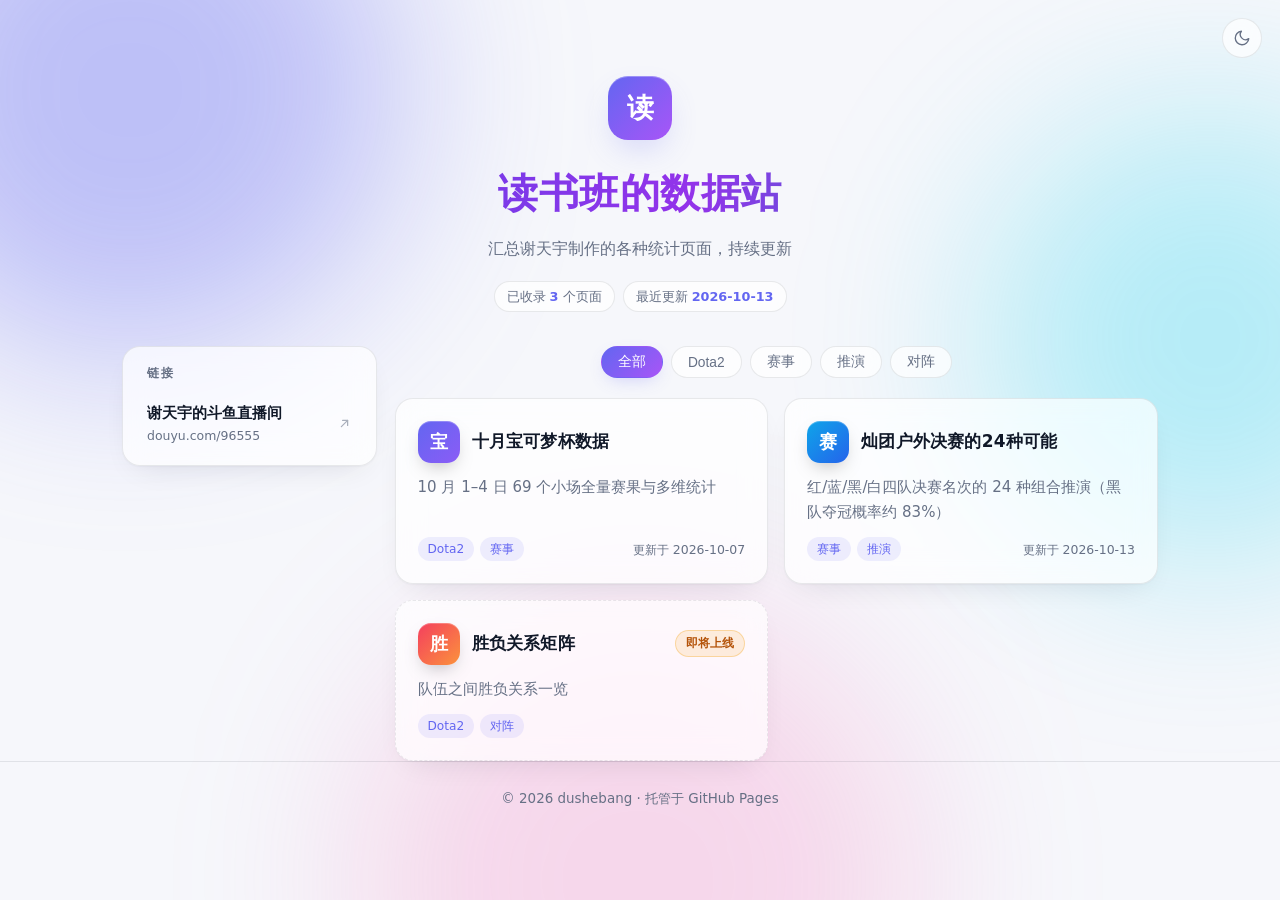
==== index.html @ df9c6db7 "更新首页：新增左侧链接栏（谢天宇的斗鱼直播间）" ====
<!DOCTYPE html>
<html lang="zh-CN">
<head>
  <meta charset="UTF-8">
  <meta name="viewport" content="width=device-width, initial-scale=1.0">
  <title>读书班的数据站</title>
  <meta name="description" content="汇总谢天宇制作的各种统计页面，持续更新">
  <link rel="icon" href="data:image/svg+xml,%3Csvg xmlns='http://www.w3.org/2000/svg' viewBox='0 0 32 32'%3E%3Crect x='4' y='17' width='5' height='11' rx='1.5' fill='%236366f1'/%3E%3Crect x='13.5' y='11' width='5' height='17' rx='1.5' fill='%23a855f7'/%3E%3Crect x='23' y='5' width='5' height='23' rx='1.5' fill='%2322d3ee'/%3E%3C/svg%3E">
  <meta name="theme-color" id="theme-color" content="#f6f7fb">
  <link rel="stylesheet" href="shared/style.css">
  <script>
    // 尽早套用主题，避免页面闪烁
    (function () {
      var t = null;
      try { t = localStorage.getItem("theme"); } catch (e) {}
      if (t !== "light" && t !== "dark") {
        t = window.matchMedia && window.matchMedia("(prefers-color-scheme: dark)").matches ? "dark" : "light";
      }
      document.documentElement.setAttribute("data-theme", t);
    })();
  </script>
</head>
<body>

  <div class="aurora" aria-hidden="true"><i class="b1"></i><i class="b2"></i><i class="b3"></i></div>

  <button class="theme-toggle" id="theme-toggle" type="button" aria-label="切换深浅色" title="切换深浅色">
    <svg class="icon-moon" viewBox="0 0 24 24" fill="none" stroke="currentColor" stroke-width="1.8" stroke-linecap="round" stroke-linejoin="round"><path d="M21 12.8A9 9 0 1 1 11.2 3a7 7 0 0 0 9.8 9.8Z"/></svg>
    <svg class="icon-sun" viewBox="0 0 24 24" fill="none" stroke="currentColor" stroke-width="1.8" stroke-linecap="round" stroke-linejoin="round"><circle cx="12" cy="12" r="4"/><path d="M12 2v2M12 20v2M4.9 4.9l1.4 1.4M17.7 17.7l1.4 1.4M2 12h2M20 12h2M4.9 19.1l1.4-1.4M17.7 6.3l1.4-1.4"/></svg>
  </button>

  <header class="hero">
    <div class="container">
      <div class="logo" id="site-logo">读</div>
      <h1 id="site-title">读书班的数据站</h1>
      <p class="subtitle" id="site-subtitle">汇总谢天宇制作的各种统计页面，持续更新</p>
      <div class="chips" id="meta-chips"></div>
    </div>
  </header>

  <main class="container">
    <div class="layout" id="layout">
      <div class="content">
        <div class="filters" id="filters"></div>
        <section class="grid" id="page-grid"></section>
        <p class="empty" id="empty-hint" hidden>还没有页面，在 <code>pages.js</code> 里添加第一条记录吧。</p>
      </div>
      <aside class="sidebar" id="sidebar">
        <div class="side-panel">
          <h3 class="side-title">链接</h3>
          <ul class="link-list" id="link-list"></ul>
        </div>
      </aside>
    </div>
  </main>

  <footer class="site-footer">
    <div class="container">
      <p>© <span id="year"></span> dushebang · 托管于 GitHub Pages</p>
    </div>
  </footer>

  <script src="pages.js"></script>
  <script>
    (function () {
      var root = document.documentElement;

      // ---- 深浅色切换 ----
      var THEME_COLORS = { light: "#f6f7fb", dark: "#0a0b10" };
      var themeMeta = document.getElementById("theme-color");
      function syncThemeMeta() {
        themeMeta.setAttribute(
          "content",
          THEME_COLORS[root.getAttribute("data-theme")] || THEME_COLORS.light
        );
      }
      syncThemeMeta();
      document.getElementById("theme-toggle").addEventListener("click", function () {
        var next = root.getAttribute("data-theme") === "dark" ? "light" : "dark";
        root.setAttribute("data-theme", next);
        try { localStorage.setItem("theme", next); } catch (e) {}
        syncThemeMeta();
      });

      function esc(s) {
        return String(s == null ? "" : s)
          .replace(/&/g, "&amp;")
          .replace(/</g, "&lt;")
          .replace(/>/g, "&gt;")
          .replace(/"/g, "&quot;")
          .replace(/'/g, "&#39;");
      }

      // ---- 清单数据 ----
      var data = window.SITE_DATA || { site: {}, pages: [] };
      var site = data.site || {};
      var pages = Array.isArray(data.pages) ? data.pages : [];

      var title = site.title || "数据站";
      document.title = title;
      document.getElementById("site-title").textContent = title;
      var sub = document.getElementById("site-subtitle");
      if (site.subtitle) { sub.textContent = site.subtitle; } else { sub.hidden = true; }
      document.getElementById("site-logo").textContent =
        (site.logo || title.trim().charAt(0) || "D").toUpperCase();

      document.getElementById("year").textContent = new Date().getFullYear();

      // ---- 顶部信息小徽章 ----
      var chips = document.getElementById("meta-chips");
      if (pages.length) {
        var chipCount = document.createElement("span");
        chipCount.className = "chip";
        chipCount.innerHTML = "已收录 <b>" + pages.length + "</b> 个页面";
        chips.appendChild(chipCount);

        var latest = "";
        pages.forEach(function (p) { if (p.updated && p.updated > latest) { latest = p.updated; } });
        if (latest) {
          var chipUpd = document.createElement("span");
          chipUpd.className = "chip";
          chipUpd.innerHTML = "最近更新 <b>" + esc(latest) + "</b>";
          chips.appendChild(chipUpd);
        }
      }

      // ---- 左侧链接栏（来自 pages.js 的 links） ----
      var links = Array.isArray(data.links) ? data.links : [];
      if (links.length) {
        var linkList = document.getElementById("link-list");
        links.forEach(function (l) {
          var li = document.createElement("li");
          var a = document.createElement("a");
          a.className = "side-link";
          a.href = l.url || "#";
          a.target = "_blank";
          a.rel = "noopener";
          a.innerHTML =
            '<span class="side-link-main">' +
              '<span class="side-link-title">' + esc(l.title || l.url) + "</span>" +
              (l.desc ? '<span class="side-link-desc">' + esc(l.desc) + "</span>" : "") +
            "</span>" +
            '<svg viewBox="0 0 24 24" fill="none" stroke="currentColor" stroke-width="2" stroke-linecap="round" stroke-linejoin="round"><path d="M7 17 17 7"/><path d="M9 7h8v8"/></svg>';
          li.appendChild(a);
          linkList.appendChild(li);
        });
      } else {
        document.getElementById("sidebar").hidden = true;
        document.getElementById("layout").classList.add("no-side");
      }

      var grid = document.getElementById("page-grid");
      if (!pages.length) {
        document.getElementById("empty-hint").hidden = false;
        return;
      }

      // ---- 标签筛选按钮（从清单里自动收集） ----
      var allTags = [];
      pages.forEach(function (p) {
        (p.tags || []).forEach(function (t) {
          if (allTags.indexOf(t) === -1) { allTags.push(t); }
        });
      });

      var cards = [];
      if (allTags.length) {
        var filterBar = document.getElementById("filters");
        var btns = [];
        function addFilter(label, tag) {
          var b = document.createElement("button");
          b.type = "button";
          b.className = "filter" + (tag === null ? " active" : "");
          b.textContent = label;
          b.addEventListener("click", function () {
            btns.forEach(function (x) { x.classList.remove("active"); });
            b.classList.add("active");
            cards.forEach(function (c) {
              c.el.classList.toggle("hide", tag !== null && (c.tags || []).indexOf(tag) === -1);
            });
          });
          btns.push(b);
          filterBar.appendChild(b);
        }
        addFilter("全部", null);
        allTags.forEach(function (t) { addFilter(t, t); });
      }

      // ---- 渲染卡片 ----
      pages.forEach(function (p, i) {
        var isLink = !!p.url;
        var card = document.createElement(isLink ? "a" : "div");
        card.className = "card" + (isLink ? "" : " card-soon");
        card.style.setProperty("--i", i);
        if (isLink) {
          card.href = p.url;
          if (/^https?:\/\//.test(p.url)) { card.target = "_blank"; card.rel = "noopener"; }
        }

        var iconText = (p.icon || p.title || "?").trim().charAt(0).toUpperCase();
        var gClass = "g" + ((i % 4) + 1);

        var right = isLink
          ? '<svg class="card-arrow" viewBox="0 0 24 24" fill="none" stroke="currentColor" stroke-width="2" stroke-linecap="round" stroke-linejoin="round"><path d="M7 17 17 7"/><path d="M9 7h8v8"/></svg>'
          : '<span class="badge">即将上线</span>';

        var tagsHtml = (p.tags || []).map(function (t) {
          return '<span class="tag">' + esc(t) + "</span>";
        }).join("");

        card.innerHTML =
          '<div class="card-head">' +
            '<span class="card-icon ' + gClass + '">' + esc(iconText) + "</span>" +
            '<h2 class="card-title">' + esc(p.title || "未命名页面") + "</h2>" +
            right +
          "</div>" +
          (p.description ? '<p class="card-desc">' + esc(p.description) + "</p>" : "") +
          '<div class="card-meta">' +
            '<span class="tags">' + tagsHtml + "</span>" +
            (p.updated ? '<span class="card-date">更新于 ' + esc(p.updated) + "</span>" : "") +
          "</div>";

        grid.appendChild(card);
        cards.push({ el: card, tags: p.tags || [] });
      });
    })();
  </script>

</body>
</html>
---- shared/style.css ----
/* ============================================================
   全站公共样式（门户首页 + 以后的各个统计页共用）
   视觉：极光光晕背景 + 玻璃拟态卡片，自动/手动深浅色
   改一次，全站生效
   ============================================================ */

:root {
  color-scheme: light;
  --bg: #f6f7fb;
  --text: #101828;
  --text-2: #667085;
  --card: rgba(255, 255, 255, 0.72);
  --card-hover-shadow: 0 18px 50px -20px rgba(99, 102, 241, 0.35), 0 2px 6px rgba(16, 24, 40, 0.05);
  --border: rgba(16, 24, 40, 0.09);
  --border-hover: rgba(99, 102, 241, 0.55);
  --accent: #6366f1;
  --accent-2: #a855f7;
  --accent-soft: rgba(99, 102, 241, 0.1);
  --glow: rgba(99, 102, 241, 0.3);
  --badge-bg: rgba(245, 158, 11, 0.13);
  --badge-border: rgba(245, 158, 11, 0.3);
  --badge-text: #b45309;
  --shadow: 0 1px 2px rgba(16, 24, 40, 0.04), 0 12px 32px -16px rgba(16, 24, 40, 0.14);
  --aurora-1: rgba(99, 102, 241, 0.38);
  --aurora-2: rgba(34, 211, 238, 0.3);
  --aurora-3: rgba(244, 114, 182, 0.24);
  --grad-text: linear-gradient(92deg, #4f46e5, #9333ea 55%, #0891b2);
}

:root[data-theme="dark"] {
  color-scheme: dark;
  --bg: #0a0b10;
  --text: #f2f4f8;
  --text-2: #98a2b3;
  --card: rgba(255, 255, 255, 0.045);
  --card-hover-shadow: 0 18px 50px -18px rgba(99, 102, 241, 0.55), 0 2px 8px rgba(0, 0, 0, 0.5);
  --border: rgba(255, 255, 255, 0.09);
  --border-hover: rgba(129, 140, 248, 0.6);
  --accent: #818cf8;
  --accent-2: #c084fc;
  --accent-soft: rgba(129, 140, 248, 0.14);
  --glow: rgba(129, 140, 248, 0.35);
  --badge-bg: rgba(245, 158, 11, 0.15);
  --badge-border: rgba(245, 158, 11, 0.35);
  --badge-text: #fbbf24;
  --shadow: 0 1px 2px rgba(0, 0, 0, 0.5), 0 16px 40px -20px rgba(0, 0, 0, 0.7);
  --aurora-1: rgba(99, 102, 241, 0.32);
  --aurora-2: rgba(34, 211, 238, 0.22);
  --aurora-3: rgba(192, 132, 252, 0.26);
  --grad-text: linear-gradient(92deg, #a5b4fc, #d8b4fe 55%, #67e8f9);
}

* { box-sizing: border-box; }

body {
  margin: 0;
  min-height: 100vh;
  font-family: system-ui, -apple-system, "Segoe UI", "PingFang SC",
    "Hiragino Sans GB", "Microsoft YaHei", "Noto Sans CJK SC", sans-serif;
  background: var(--bg);
  color: var(--text);
  line-height: 1.65;
  -webkit-font-smoothing: antialiased;
  transition: background-color 0.3s ease, color 0.3s ease;
}

.container { max-width: 1080px; margin: 0 auto; padding: 0 22px; }

code {
  font-family: ui-monospace, SFMono-Regular, Consolas, "Courier New", monospace;
  background: var(--accent-soft);
  padding: 1px 7px;
  border-radius: 6px;
  font-size: 0.88em;
}

/* ---------- 极光背景 ---------- */
.aurora {
  position: fixed;
  inset: 0;
  z-index: -1;
  overflow: hidden;
  pointer-events: none;
}
.aurora i {
  position: absolute;
  display: block;
  border-radius: 50%;
  filter: blur(90px);
}
.aurora .b1 {
  width: 540px; height: 540px;
  top: -180px; left: -140px;
  background: var(--aurora-1);
  animation: drift-1 26s ease-in-out infinite alternate;
}
.aurora .b2 {
  width: 460px; height: 460px;
  top: 12%; right: -160px;
  background: var(--aurora-2);
  animation: drift-2 32s ease-in-out infinite alternate;
}
.aurora .b3 {
  width: 560px; height: 560px;
  bottom: -260px; left: 28%;
  background: var(--aurora-3);
  animation: drift-3 38s ease-in-out infinite alternate;
}

@keyframes drift-1 { to { transform: translate(60px, 40px) scale(1.12); } }
@keyframes drift-2 { to { transform: translate(-50px, 60px) scale(1.08); } }
@keyframes drift-3 { to { transform: translate(40px, -50px) scale(1.1); } }

/* ---------- 深浅色切换按钮 ---------- */
.theme-toggle {
  position: fixed;
  top: 18px; right: 18px;
  z-index: 50;
  width: 40px; height: 40px;
  display: grid;
  place-items: center;
  border-radius: 50%;
  background: var(--card);
  border: 1px solid var(--border);
  color: var(--text-2);
  cursor: pointer;
  backdrop-filter: blur(12px);
  -webkit-backdrop-filter: blur(12px);
  transition: color 0.2s, border-color 0.2s, transform 0.2s;
}
.theme-toggle:hover {
  color: var(--accent);
  border-color: var(--border-hover);
  transform: translateY(-1px);
}
.theme-toggle svg { width: 18px; height: 18px; }
.theme-toggle .icon-sun { display: none; }
:root[data-theme="dark"] .theme-toggle .icon-sun { display: block; }
:root[data-theme="dark"] .theme-toggle .icon-moon { display: none; }

/* ---------- 顶部 Hero ---------- */
.hero { padding: 76px 0 12px; text-align: center; }

.logo {
  width: 64px; height: 64px;
  margin: 0 auto 20px;
  display: grid;
  place-items: center;
  border-radius: 20px;
  font-size: 1.7rem;
  font-weight: 700;
  color: #fff;
  background: linear-gradient(135deg, #6366f1, #a855f7);
  box-shadow: 0 14px 34px -10px var(--glow), inset 0 1px 0 rgba(255, 255, 255, 0.3);
}

.hero h1 {
  margin: 0 0 10px;
  font-size: clamp(1.75rem, 4.2vw, 2.5rem);
  font-weight: 800;
  letter-spacing: 0.5px;
  background: var(--grad-text);
  -webkit-background-clip: text;
  background-clip: text;
  color: transparent;
}

.subtitle {
  margin: 0 auto;
  max-width: 560px;
  color: var(--text-2);
  font-size: 1.02rem;
}

.chips {
  display: flex;
  justify-content: center;
  flex-wrap: wrap;
  gap: 8px;
  margin-top: 18px;
}
.chip {
  font-size: 0.8rem;
  color: var(--text-2);
  padding: 4px 12px;
  border-radius: 999px;
  border: 1px solid var(--border);
  background: var(--card);
  backdrop-filter: blur(10px);
  -webkit-backdrop-filter: blur(10px);
}
.chip b { color: var(--accent); font-weight: 600; }

/* ---------- 标签筛选 ---------- */
.filters {
  display: flex;
  justify-content: center;
  flex-wrap: wrap;
  gap: 8px;
  margin-top: 22px;
}
.filters:empty { display: none; }

.filter {
  padding: 6px 16px;
  border-radius: 999px;
  font-size: 0.86rem;
  color: var(--text-2);
  background: var(--card);
  border: 1px solid var(--border);
  cursor: pointer;
  backdrop-filter: blur(10px);
  -webkit-backdrop-filter: blur(10px);
  transition: color 0.18s, border-color 0.18s, background 0.18s, transform 0.18s;
}
.filter:hover {
  color: var(--text);
  border-color: var(--border-hover);
  transform: translateY(-1px);
}
.filter.active {
  color: #fff;
  background: linear-gradient(135deg, var(--accent), var(--accent-2));
  border-color: transparent;
  box-shadow: 0 6px 18px -6px var(--glow);
}

/* ---------- 卡片区 ---------- */
main { padding-bottom: 64px; }

.grid {
  display: grid;
  grid-template-columns: repeat(auto-fill, minmax(300px, 1fr));
  gap: 16px;
  margin-top: 20px;
}

.card {
  position: relative;
  display: flex;
  flex-direction: column;
  gap: 12px;
  padding: 22px;
  border-radius: 18px;
  background: var(--card);
  border: 1px solid var(--border);
  box-shadow: var(--shadow);
  backdrop-filter: blur(14px) saturate(1.3);
  -webkit-backdrop-filter: blur(14px) saturate(1.3);
  color: inherit;
  text-decoration: none;
  transition: transform 0.22s ease, border-color 0.22s, box-shadow 0.22s ease;
  animation: card-in 0.55s cubic-bezier(0.22, 0.68, 0.35, 1) backwards;
  animation-delay: calc(var(--i, 0) * 70ms);
}

a.card:hover,
a.card:focus-visible {
  transform: translateY(-3px);
  border-color: var(--border-hover);
  box-shadow: var(--card-hover-shadow);
}
a.card:focus-visible { outline: none; }

.card-soon { cursor: default; border-style: dashed; }
.card.hide { display: none; }

@keyframes card-in {
  from { opacity: 0; transform: translateY(16px) scale(0.985); }
  to   { opacity: 1; transform: translateY(0) scale(1); }
}

.card-head {
  display: flex;
  align-items: center;
  gap: 12px;
}

.card-icon {
  flex: none;
  width: 42px; height: 42px;
  display: grid;
  place-items: center;
  border-radius: 13px;
  color: #fff;
  font-weight: 700;
  font-size: 1.15rem;
  box-shadow: inset 0 1px 0 rgba(255, 255, 255, 0.25), 0 8px 20px -8px rgba(0, 0, 0, 0.35);
}
.g1 { background: linear-gradient(135deg, #6366f1, #8b5cf6); }
.g2 { background: linear-gradient(135deg, #0ea5e9, #2563eb); }
.g3 { background: linear-gradient(135deg, #f43f5e, #fb923c); }
.g4 { background: linear-gradient(135deg, #10b981, #0d9488); }

.card-title {
  margin: 0;
  font-size: 1.06rem;
  font-weight: 650;
  letter-spacing: 0.2px;
}

.badge {
  margin-left: auto;
  font-size: 0.72rem;
  font-weight: 600;
  padding: 3px 10px;
  border-radius: 999px;
  background: var(--badge-bg);
  color: var(--badge-text);
  border: 1px solid var(--badge-border);
  white-space: nowrap;
}

.card-arrow {
  margin-left: auto;
  flex: none;
  width: 18px; height: 18px;
  color: var(--text-2);
  opacity: 0;
  transform: translate(-4px, 4px);
  transition: opacity 0.2s, transform 0.2s, color 0.2s;
}
a.card:hover .card-arrow {
  opacity: 1;
  transform: translate(0, 0);
  color: var(--accent);
}

.card-desc {
  margin: 0;
  color: var(--text-2);
  font-size: 0.94rem;
  display: -webkit-box;
  -webkit-line-clamp: 2;
  -webkit-box-orient: vertical;
  overflow: hidden;
}

.card-meta {
  margin-top: auto;
  display: flex;
  align-items: flex-end;
  justify-content: space-between;
  flex-wrap: wrap;
  gap: 10px;
}

.tags { display: flex; flex-wrap: wrap; gap: 6px; }

.tag {
  font-size: 0.76rem;
  padding: 2px 10px;
  border-radius: 999px;
  background: var(--accent-soft);
  color: var(--accent);
}

.card-date { font-size: 0.78rem; color: var(--text-2); }

.empty {
  padding: 80px 0;
  text-align: center;
  color: var(--text-2);
}

/* ---------- 页脚 ---------- */
.site-footer {
  border-top: 1px solid var(--border);
  padding: 26px 0 44px;
  text-align: center;
  color: var(--text-2);
  font-size: 0.84rem;
}
.site-footer p { margin: 0; }

/* ---------- 左右布局：左侧链接栏 + 右侧内容 ---------- */
.layout {
  display: grid;
  grid-template-columns: 1fr 3fr;
  gap: 18px;
  align-items: start;
  margin-top: 22px;
}
.layout .filters { margin-top: 0; }
.layout.no-side { grid-template-columns: 1fr; }

.content { grid-column: 2; grid-row: 1; min-width: 0; }
.sidebar { grid-column: 1; grid-row: 1; position: sticky; top: 20px; }
.layout.no-side .content { grid-column: 1; }

.side-panel {
  padding: 16px 14px 10px;
  border-radius: 18px;
  background: var(--card);
  border: 1px solid var(--border);
  box-shadow: var(--shadow);
  backdrop-filter: blur(14px) saturate(1.3);
  -webkit-backdrop-filter: blur(14px) saturate(1.3);
}
.side-title {
  margin: 0 0 8px;
  padding: 0 10px;
  font-size: 0.78rem;
  font-weight: 700;
  letter-spacing: 2px;
  color: var(--text-2);
}

.link-list {
  list-style: none;
  margin: 0;
  padding: 0;
  display: flex;
  flex-direction: column;
  gap: 2px;
}
.side-link {
  display: flex;
  align-items: center;
  gap: 8px;
  padding: 9px 10px;
  border-radius: 12px;
  color: var(--text);
  text-decoration: none;
  transition: background 0.18s;
}
.side-link:hover { background: var(--accent-soft); }
.side-link-main {
  flex: 1;
  min-width: 0;
  display: flex;
  flex-direction: column;
  gap: 1px;
}
.side-link-title {
  font-size: 0.92rem;
  font-weight: 600;
  overflow: hidden;
  text-overflow: ellipsis;
  white-space: nowrap;
}
.side-link-desc {
  font-size: 0.78rem;
  color: var(--text-2);
  overflow: hidden;
  text-overflow: ellipsis;
  white-space: nowrap;
}
.side-link svg {
  flex: none;
  width: 15px;
  height: 15px;
  color: var(--text-2);
  opacity: 0.55;
  transition: opacity 0.18s, color 0.18s, transform 0.18s;
}
.side-link:hover svg {
  opacity: 1;
  color: var(--accent);
  transform: translate(1px, -1px);
}

@media (max-width: 860px) {
  .layout { grid-template-columns: 1fr; }
  .content { grid-column: 1; grid-row: auto; }
  .sidebar { grid-column: 1; grid-row: auto; position: static; }
}

/* ---------- 响应式与动效偏好 ---------- */
@media (max-width: 560px) {
  .hero { padding-top: 60px; }
}

@media (prefers-reduced-motion: reduce) {
  .card { animation: none; }
  .aurora i { animation: none; }
}
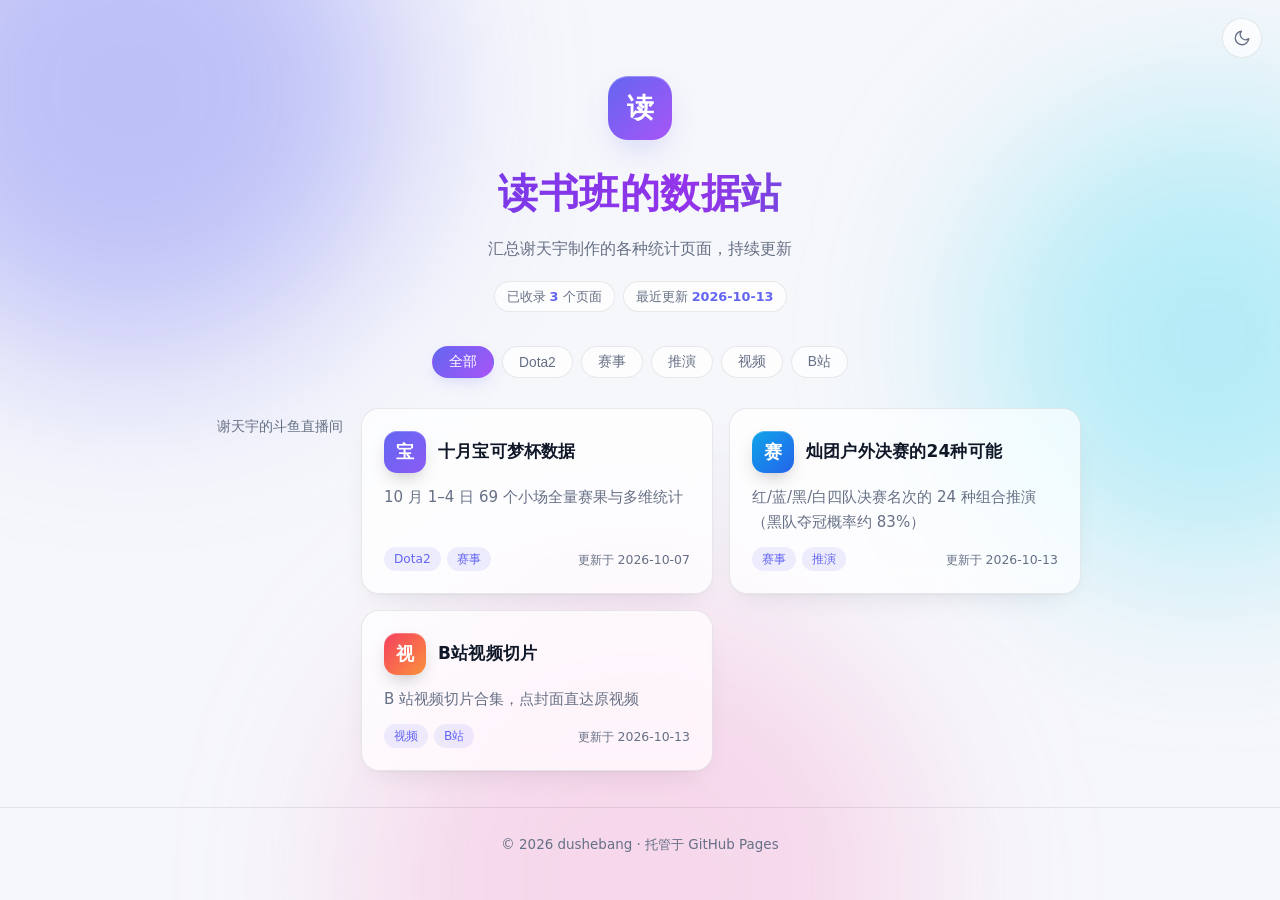
==== commit cb00be5b: "新增页面：B站视频切片（含首页布局调整）" ====
--- a/index.html
+++ b/index.html
@@ -39,15 +39,14 @@
   </header>
 
   <main class="container">
+    <div class="filters" id="filters"></div>
     <div class="layout" id="layout">
       <div class="content">
-        <div class="filters" id="filters"></div>
         <section class="grid" id="page-grid"></section>
         <p class="empty" id="empty-hint" hidden>还没有页面，在 <code>pages.js</code> 里添加第一条记录吧。</p>
       </div>
       <aside class="sidebar" id="sidebar">
         <div class="side-panel">
-          <h3 class="side-title">链接</h3>
           <ul class="link-list" id="link-list"></ul>
         </div>
       </aside>
@@ -135,14 +134,16 @@
           a.href = l.url || "#";
           a.target = "_blank";
           a.rel = "noopener";
-          a.innerHTML =
-            '<span class="side-link-main">' +
-              '<span class="side-link-title">' + esc(l.title || l.url) + "</span>" +
-              (l.desc ? '<span class="side-link-desc">' + esc(l.desc) + "</span>" : "") +
-            "</span>" +
-            '<svg viewBox="0 0 24 24" fill="none" stroke="currentColor" stroke-width="2" stroke-linecap="round" stroke-linejoin="round"><path d="M7 17 17 7"/><path d="M9 7h8v8"/></svg>';
+          a.innerHTML = '<span class="side-text">' + esc(l.title || l.url) + "</span>";
           li.appendChild(a);
           linkList.appendChild(li);
+
+          // 文字超出栏宽时：悬停可缓慢滚动查看
+          var over = a.scrollWidth - a.clientWidth;
+          if (over > 1) {
+            a.style.setProperty("--shift", over + "px");
+            a.classList.add("side-link--scroll");
+          }
         });
       } else {
         document.getElementById("sidebar").hidden = true;
--- a/shared/style.css
+++ b/shared/style.css
@@ -55,6 +55,8 @@
 body {
   margin: 0;
   min-height: 100vh;
+  display: flex;
+  flex-direction: column;
   font-family: system-ui, -apple-system, "Segoe UI", "PingFang SC",
     "Hiragino Sans GB", "Microsoft YaHei", "Noto Sans CJK SC", sans-serif;
   background: var(--bg);
@@ -226,13 +228,12 @@
 }
 
 /* ---------- 卡片区 ---------- */
-main { padding-bottom: 64px; }
+main { flex: 1 0 auto; padding-bottom: 120px; }
 
 .grid {
   display: grid;
-  grid-template-columns: repeat(auto-fill, minmax(300px, 1fr));
+  grid-template-columns: repeat(auto-fill, minmax(250px, 1fr));
   gap: 16px;
-  margin-top: 20px;
 }
 
 .card {
@@ -376,88 +377,56 @@
 /* ---------- 左右布局：左侧链接栏 + 右侧内容 ---------- */
 .layout {
   display: grid;
-  grid-template-columns: 1fr 3fr;
+  grid-template-columns: 1fr 5fr;
   gap: 18px;
   align-items: start;
-  margin-top: 22px;
-}
-.layout .filters { margin-top: 0; }
+  margin-top: 30px;
+}
 .layout.no-side { grid-template-columns: 1fr; }
 
 .content { grid-column: 2; grid-row: 1; min-width: 0; }
-.sidebar { grid-column: 1; grid-row: 1; position: sticky; top: 20px; }
+.sidebar { grid-column: 1; grid-row: 1; position: sticky; top: 20px; min-width: 0; }
 .layout.no-side .content { grid-column: 1; }
 
-.side-panel {
-  padding: 16px 14px 10px;
-  border-radius: 18px;
-  background: var(--card);
-  border: 1px solid var(--border);
-  box-shadow: var(--shadow);
-  backdrop-filter: blur(14px) saturate(1.3);
-  -webkit-backdrop-filter: blur(14px) saturate(1.3);
-}
-.side-title {
-  margin: 0 0 8px;
-  padding: 0 10px;
-  font-size: 0.78rem;
-  font-weight: 700;
-  letter-spacing: 2px;
-  color: var(--text-2);
-}
+.side-panel { padding: 2px 0; }
 
 .link-list {
   list-style: none;
   margin: 0;
   padding: 0;
-  display: flex;
-  flex-direction: column;
-  gap: 2px;
 }
 .side-link {
-  display: flex;
-  align-items: center;
-  gap: 8px;
-  padding: 9px 10px;
-  border-radius: 12px;
-  color: var(--text);
+  display: block;
+  padding: 5px 0 5px 16px;
+  border-left: 2px solid transparent;
+  font-size: 0.9rem;
+  color: var(--text-2);
   text-decoration: none;
-  transition: background 0.18s;
-}
-.side-link:hover { background: var(--accent-soft); }
-.side-link-main {
-  flex: 1;
-  min-width: 0;
-  display: flex;
-  flex-direction: column;
-  gap: 1px;
-}
-.side-link-title {
-  font-size: 0.92rem;
-  font-weight: 600;
   overflow: hidden;
-  text-overflow: ellipsis;
+  transition: color 0.15s, border-color 0.15s;
+}
+.side-link:hover {
+  color: var(--accent);
+  border-left-color: var(--accent);
+}
+.side-text {
+  display: inline-block;
   white-space: nowrap;
 }
-.side-link-desc {
-  font-size: 0.78rem;
-  color: var(--text-2);
-  overflow: hidden;
-  text-overflow: ellipsis;
-  white-space: nowrap;
-}
-.side-link svg {
-  flex: none;
-  width: 15px;
-  height: 15px;
-  color: var(--text-2);
-  opacity: 0.55;
-  transition: opacity 0.18s, color 0.18s, transform 0.18s;
-}
-.side-link:hover svg {
-  opacity: 1;
-  color: var(--accent);
-  transform: translate(1px, -1px);
+/* 链接文字过长：右缘淡出提示，鼠标悬停时缓慢来回滚动 */
+.side-link--scroll {
+  -webkit-mask-image: linear-gradient(to right, #000 calc(100% - 18px), transparent);
+  mask-image: linear-gradient(to right, #000 calc(100% - 18px), transparent);
+}
+.side-link--scroll:hover .side-text {
+  animation: side-scroll 4.5s ease-in-out infinite alternate;
+}
+@keyframes side-scroll {
+  from { transform: translateX(0); }
+  to { transform: translateX(calc(-1 * var(--shift, 0px))); }
+}
+@media (prefers-reduced-motion: reduce) {
+  .side-link--scroll:hover .side-text { animation: none; }
 }
 
 @media (max-width: 860px) {
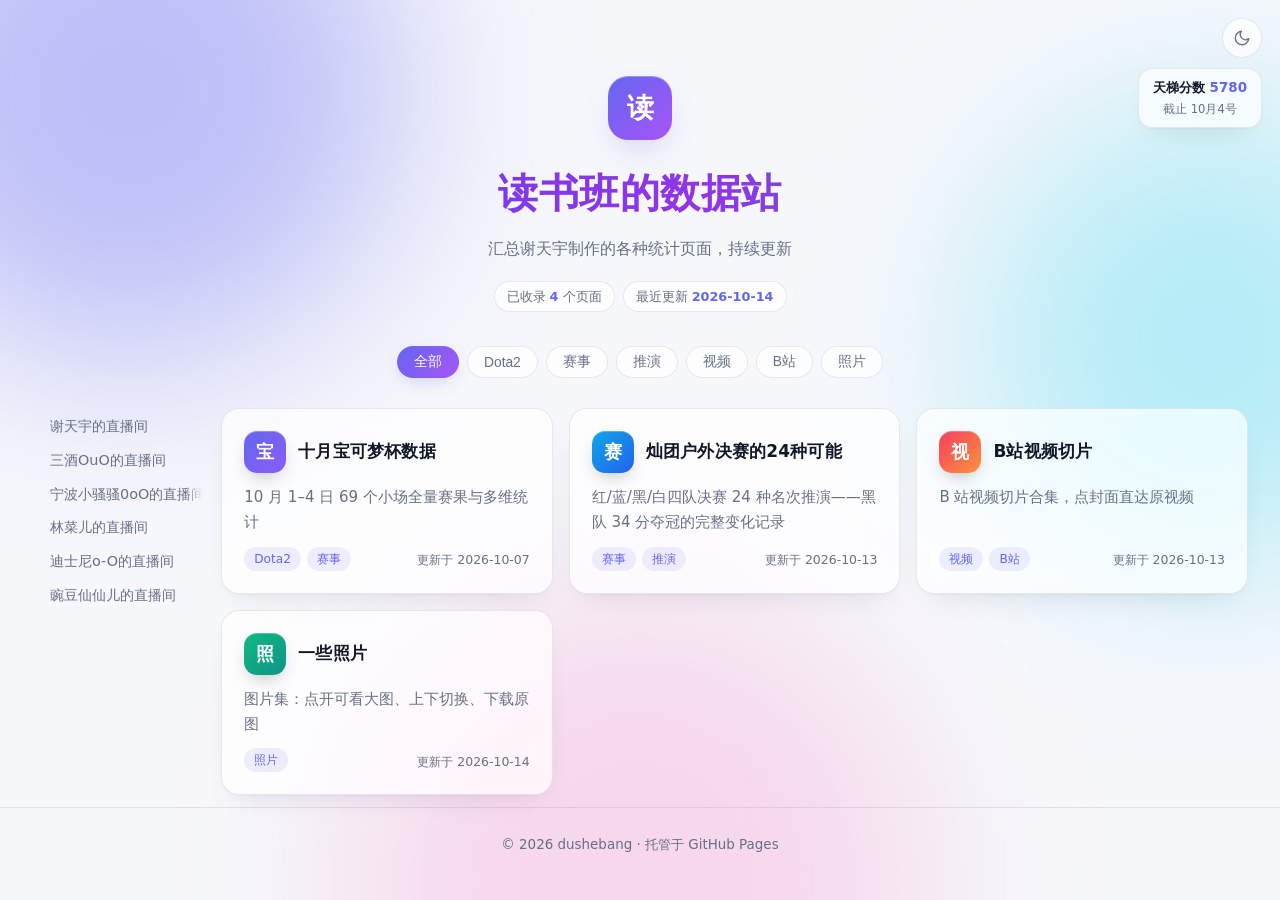
==== commit d0d4a096: "更新首页：右上角新增天梯分数挂件（5780，截止 10月4号）" ====
--- a/index.html
+++ b/index.html
@@ -28,6 +28,11 @@
     <svg class="icon-moon" viewBox="0 0 24 24" fill="none" stroke="currentColor" stroke-width="1.8" stroke-linecap="round" stroke-linejoin="round"><path d="M21 12.8A9 9 0 1 1 11.2 3a7 7 0 0 0 9.8 9.8Z"/></svg>
     <svg class="icon-sun" viewBox="0 0 24 24" fill="none" stroke="currentColor" stroke-width="1.8" stroke-linecap="round" stroke-linejoin="round"><circle cx="12" cy="12" r="4"/><path d="M12 2v2M12 20v2M4.9 4.9l1.4 1.4M17.7 17.7l1.4 1.4M2 12h2M20 12h2M4.9 19.1l1.4-1.4M17.7 6.3l1.4-1.4"/></svg>
   </button>
+
+  <div class="ladder">
+    <span class="ladder-score">天梯分数 <b>5780</b></span>
+    <span class="ladder-date">截止 10月4号</span>
+  </div>
 
   <header class="hero">
     <div class="container">
--- a/shared/style.css
+++ b/shared/style.css
@@ -66,7 +66,7 @@
   transition: background-color 0.3s ease, color 0.3s ease;
 }
 
-.container { max-width: 1080px; margin: 0 auto; padding: 0 22px; }
+.container { max-width: 1260px; margin: 0 auto; padding: 0 22px; }
 
 code {
   font-family: ui-monospace, SFMono-Regular, Consolas, "Courier New", monospace;
@@ -377,7 +377,7 @@
 /* ---------- 左右布局：左侧链接栏 + 右侧内容 ---------- */
 .layout {
   display: grid;
-  grid-template-columns: 1fr 5fr;
+  grid-template-columns: 1fr 6fr;
   gap: 18px;
   align-items: start;
   margin-top: 30px;
@@ -435,6 +435,32 @@
   .sidebar { grid-column: 1; grid-row: auto; position: static; }
 }
 
+/* ---------- 右上角天梯小挂件 ---------- */
+.ladder {
+  position: fixed;
+  top: 68px;
+  right: 18px;
+  z-index: 40;
+  display: flex;
+  flex-direction: column;
+  align-items: center;
+  gap: 1px;
+  padding: 8px 14px;
+  border-radius: 14px;
+  background: var(--card);
+  border: 1px solid var(--border);
+  box-shadow: var(--shadow);
+  backdrop-filter: blur(12px);
+  -webkit-backdrop-filter: blur(12px);
+}
+.ladder-score { font-size: 0.84rem; font-weight: 600; color: var(--text); }
+.ladder-score b { font-weight: 700; color: var(--accent); }
+.ladder-date { font-size: 0.72rem; color: var(--text-2); }
+
+@media (max-width: 600px) {
+  .ladder { display: none; }
+}
+
 /* ---------- 响应式与动效偏好 ---------- */
 @media (max-width: 560px) {
   .hero { padding-top: 60px; }
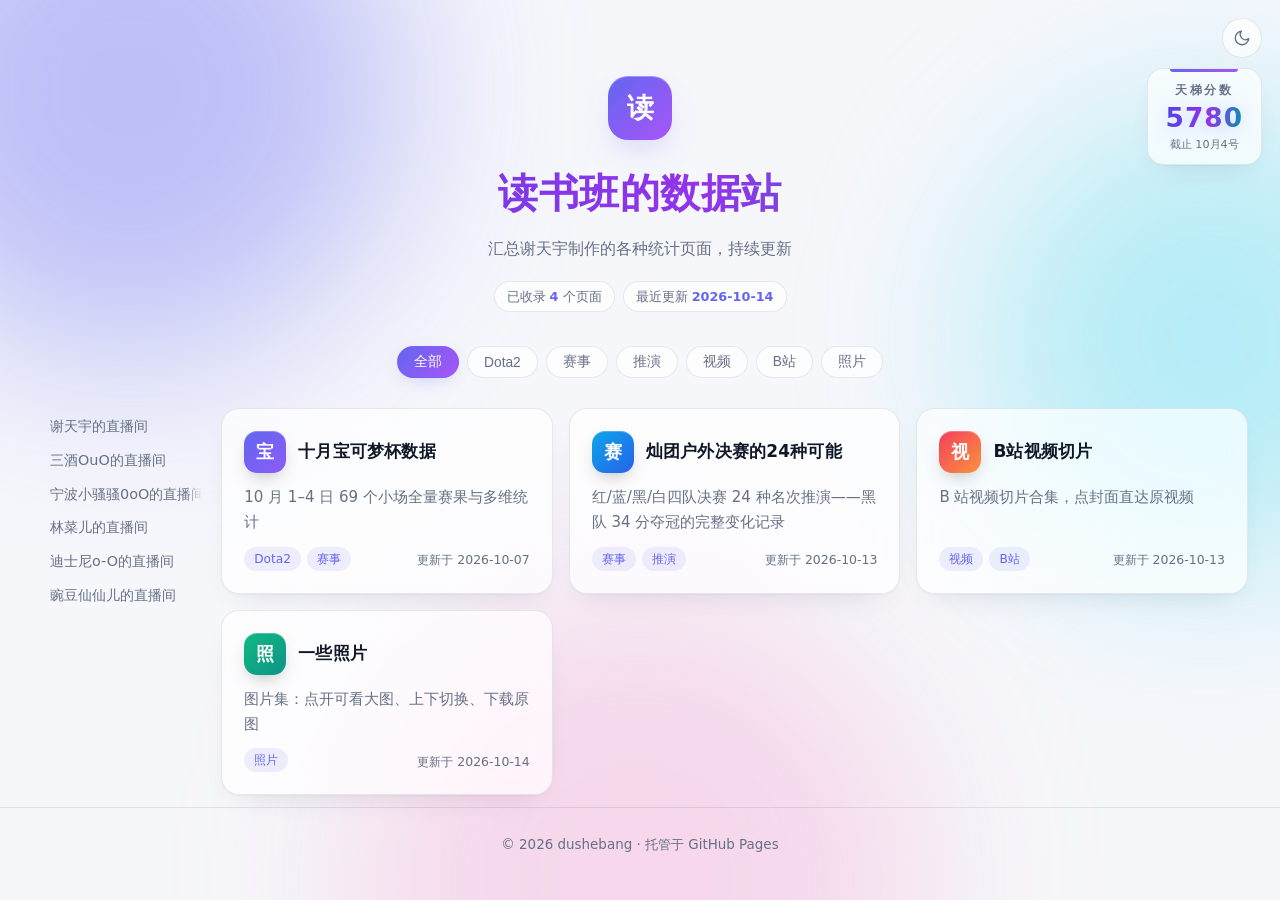
==== commit fc6b2989: "更新首页：天梯分数挂件改为分数板样式（大号渐变分数）" ====
--- a/index.html
+++ b/index.html
@@ -30,7 +30,8 @@
   </button>
 
   <div class="ladder">
-    <span class="ladder-score">天梯分数 <b>5780</b></span>
+    <span class="ladder-label">天梯分数</span>
+    <span class="ladder-score">5780</span>
     <span class="ladder-date">截止 10月4号</span>
   </div>
 
--- a/shared/style.css
+++ b/shared/style.css
@@ -435,7 +435,7 @@
   .sidebar { grid-column: 1; grid-row: auto; position: static; }
 }
 
-/* ---------- 右上角天梯小挂件 ---------- */
+/* ---------- 右上角天梯分数板 ---------- */
 .ladder {
   position: fixed;
   top: 68px;
@@ -444,18 +444,46 @@
   display: flex;
   flex-direction: column;
   align-items: center;
-  gap: 1px;
-  padding: 8px 14px;
-  border-radius: 14px;
+  gap: 2px;
+  min-width: 100px;
+  padding: 12px 18px 10px;
+  border-radius: 16px;
   background: var(--card);
   border: 1px solid var(--border);
   box-shadow: var(--shadow);
-  backdrop-filter: blur(12px);
-  -webkit-backdrop-filter: blur(12px);
-}
-.ladder-score { font-size: 0.84rem; font-weight: 600; color: var(--text); }
-.ladder-score b { font-weight: 700; color: var(--accent); }
-.ladder-date { font-size: 0.72rem; color: var(--text-2); }
+  backdrop-filter: blur(14px) saturate(1.3);
+  -webkit-backdrop-filter: blur(14px) saturate(1.3);
+  text-align: center;
+}
+.ladder::before {
+  content: "";
+  position: absolute;
+  top: 0;
+  left: 20%;
+  right: 20%;
+  height: 3px;
+  border-radius: 0 0 3px 3px;
+  background: linear-gradient(90deg, var(--accent), var(--accent-2));
+}
+.ladder-label {
+  font-size: 0.72rem;
+  font-weight: 600;
+  letter-spacing: 2.5px;
+  color: var(--text-2);
+}
+.ladder-score {
+  font-size: 1.65rem;
+  font-weight: 800;
+  line-height: 1.2;
+  letter-spacing: 1px;
+  font-variant-numeric: tabular-nums;
+  background: var(--grad-text);
+  -webkit-background-clip: text;
+  background-clip: text;
+  color: transparent;
+  filter: drop-shadow(0 2px 10px var(--glow));
+}
+.ladder-date { font-size: 0.7rem; color: var(--text-2); }
 
 @media (max-width: 600px) {
   .ladder { display: none; }
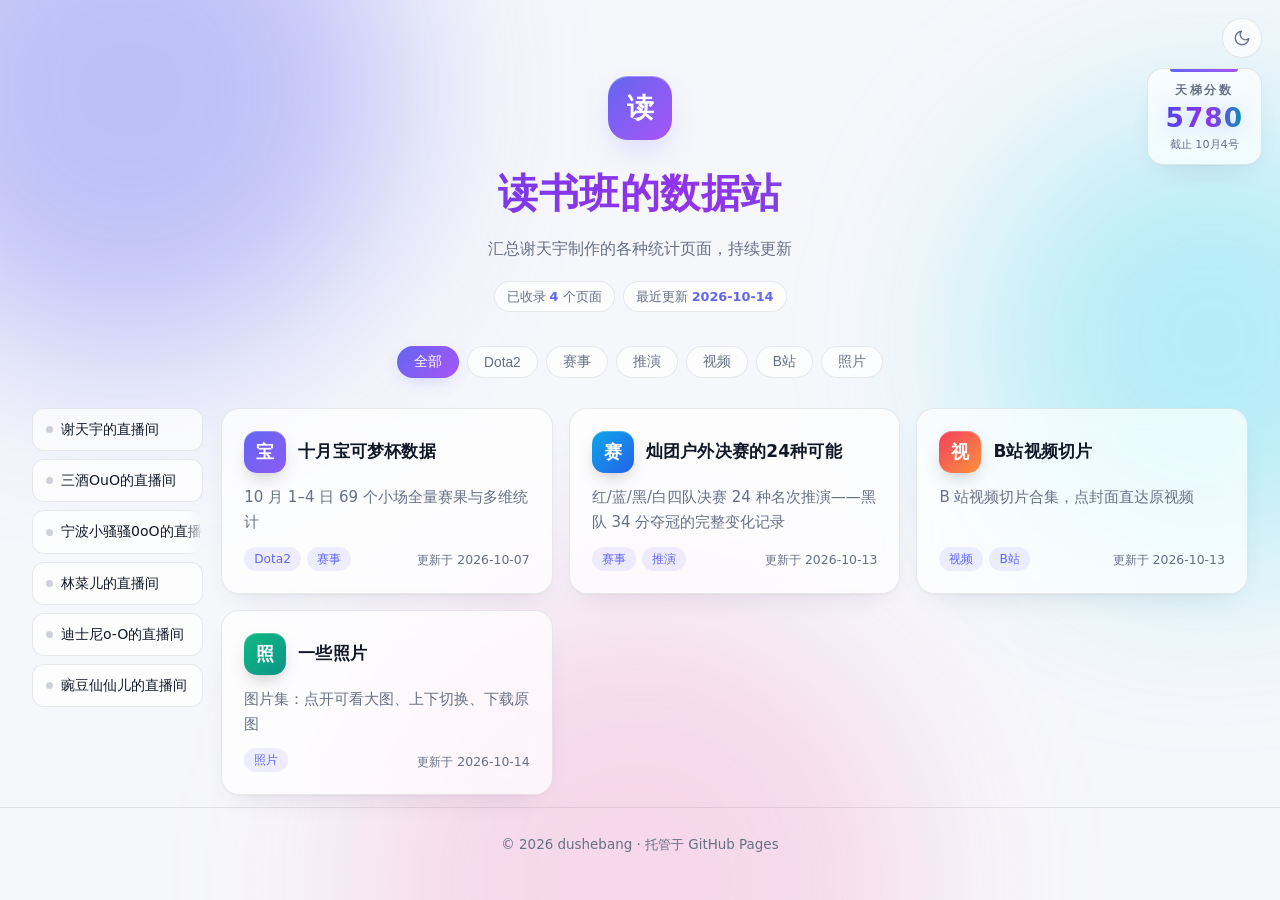
==== commit 5d2ef90c: "新增：首页紫灯接入斗鱼开播状态（Actions 每 5 分钟更新）" ====
--- a/index.html
+++ b/index.html
@@ -140,6 +140,7 @@
           a.href = l.url || "#";
           a.target = "_blank";
           a.rel = "noopener";
+          a.dataset.rid = String(l.url || "").split("/").pop();
           a.innerHTML = '<span class="side-text">' + esc(l.title || l.url) + "</span>";
           li.appendChild(a);
           linkList.appendChild(li);
@@ -155,6 +156,25 @@
         document.getElementById("sidebar").hidden = true;
         document.getElementById("layout").classList.add("no-side");
       }
+
+      // ---- 直播状态：在播的直播间点亮紫灯（数据由 GitHub Actions 定时生成） ----
+      (function () {
+        var rids = links.map(function (l) { return String(l.url || "").split("/").pop(); })
+          .filter(function (r) { return /^\d+$/.test(r); });
+        if (!rids.length) { return; }
+        fetch("https://raw.githubusercontent.com/dushebang/dushebang.github.io/status/status.json?t=" + Date.now())
+          .then(function (r) { return r.json(); })
+          .then(function (st) {
+            var rooms = (st && st.rooms) || {};
+            rids.forEach(function (rid) {
+              if (rooms[rid] && rooms[rid].live) {
+                var el = document.querySelector('.side-link[data-rid="' + rid + '"]');
+                if (el) { el.classList.add("live"); }
+              }
+            });
+          })
+          .catch(function () {});
+      })();
 
       var grid = document.getElementById("page-grid");
       if (!pages.length) {
--- a/shared/style.css
+++ b/shared/style.css
@@ -388,26 +388,58 @@
 .sidebar { grid-column: 1; grid-row: 1; position: sticky; top: 20px; min-width: 0; }
 .layout.no-side .content { grid-column: 1; }
 
-.side-panel { padding: 2px 0; }
-
 .link-list {
   list-style: none;
   margin: 0;
   padding: 0;
+  display: flex;
+  flex-direction: column;
+  gap: 8px;
 }
 .side-link {
+  position: relative;
   display: block;
-  padding: 5px 0 5px 16px;
-  border-left: 2px solid transparent;
-  font-size: 0.9rem;
-  color: var(--text-2);
+  padding: 9px 12px 9px 28px;
+  border-radius: 12px;
+  background: var(--card);
+  border: 1px solid var(--border);
+  font-size: 0.88rem;
+  color: var(--text);
   text-decoration: none;
   overflow: hidden;
-  transition: color 0.15s, border-color 0.15s;
+  backdrop-filter: blur(10px);
+  -webkit-backdrop-filter: blur(10px);
+  transition: color 0.15s, border-color 0.15s, box-shadow 0.2s, transform 0.2s;
+}
+.side-link::before {
+  content: "";
+  position: absolute;
+  left: 13px;
+  top: 50%;
+  width: 7px;
+  height: 7px;
+  margin-top: -3.5px;
+  border-radius: 50%;
+  background: rgba(120, 130, 150, 0.35);
+  transition: background 0.3s, box-shadow 0.3s;
+}
+.side-link.live::before {
+  background: linear-gradient(135deg, #8b5cf6, #d946ef);
+  box-shadow: 0 0 9px 2px rgba(168, 85, 247, 0.75);
+  animation: dot-pulse 1.8s ease-in-out infinite;
+}
+@keyframes dot-pulse {
+  0%, 100% { box-shadow: 0 0 9px 2px rgba(168, 85, 247, 0.75); }
+  50% { box-shadow: 0 0 13px 4px rgba(168, 85, 247, 0.95); }
+}
+@media (prefers-reduced-motion: reduce) {
+  .side-link.live::before { animation: none; }
 }
 .side-link:hover {
   color: var(--accent);
-  border-left-color: var(--accent);
+  border-color: var(--border-hover);
+  transform: translateY(-1px);
+  box-shadow: 0 8px 20px -10px var(--glow);
 }
 .side-text {
   display: inline-block;
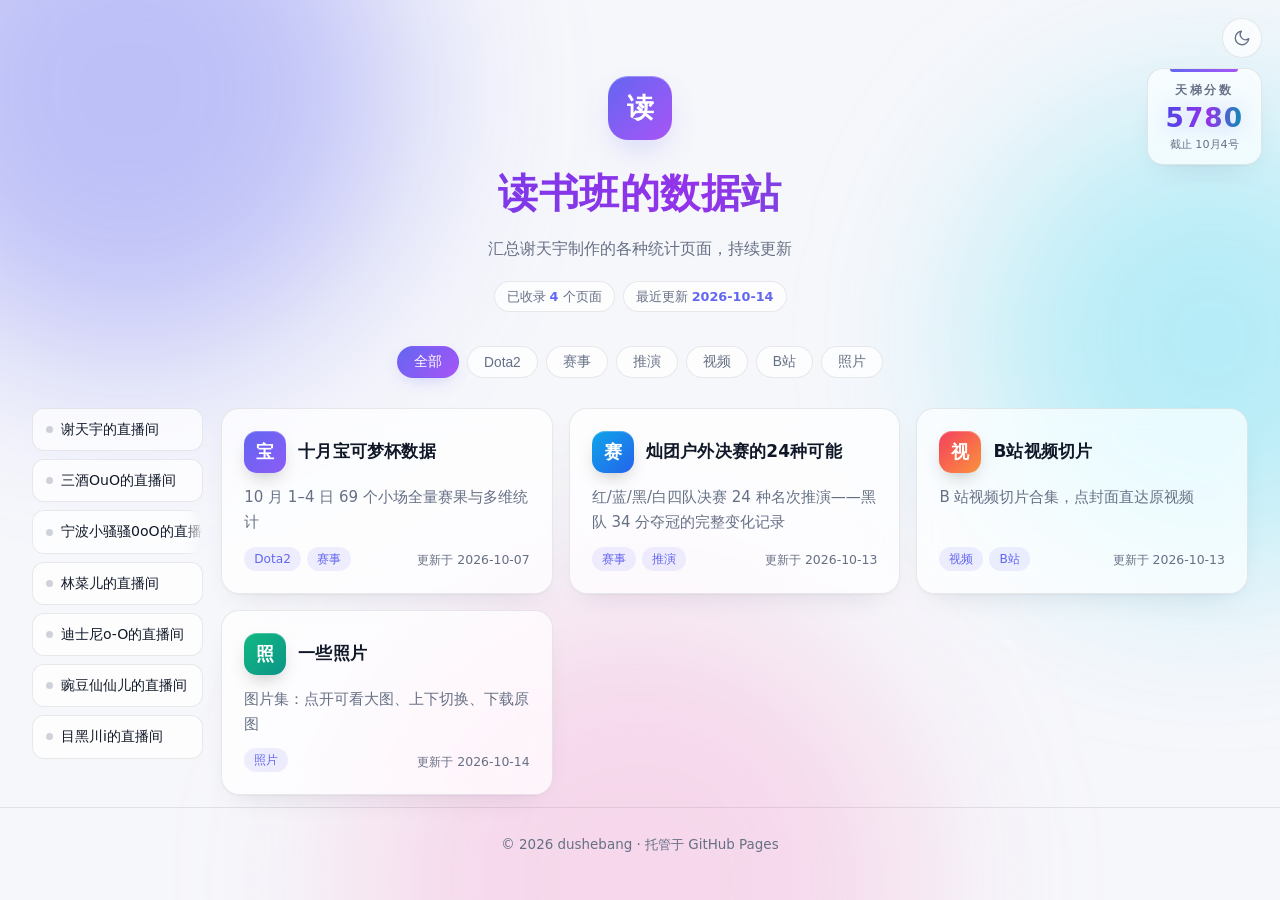
==== commit 7946ba23: "更新直播状态：区分轮播与直播（轮播显示常亮灯）" ====
--- a/index.html
+++ b/index.html
@@ -167,9 +167,17 @@
           .then(function (st) {
             var rooms = (st && st.rooms) || {};
             rids.forEach(function (rid) {
-              if (rooms[rid] && rooms[rid].live) {
-                var el = document.querySelector('.side-link[data-rid="' + rid + '"]');
-                if (el) { el.classList.add("live"); }
+              var info = rooms[rid];
+              var el = document.querySelector('.side-link[data-rid="' + rid + '"]');
+              if (!info || !el) { return; }
+              if (info.live && info.loop) {
+                el.classList.add("loop");
+                el.title = "轮播中";
+              } else if (info.live) {
+                el.classList.add("live");
+                el.title = "直播中";
+              } else {
+                el.title = "未开播";
               }
             });
           })
--- a/shared/style.css
+++ b/shared/style.css
@@ -423,6 +423,9 @@
   background: rgba(120, 130, 150, 0.35);
   transition: background 0.3s, box-shadow 0.3s;
 }
+.side-link.loop::before {
+  background: rgba(155, 120, 240, 0.55);
+}
 .side-link.live::before {
   background: linear-gradient(135deg, #8b5cf6, #d946ef);
   box-shadow: 0 0 9px 2px rgba(168, 85, 247, 0.75);
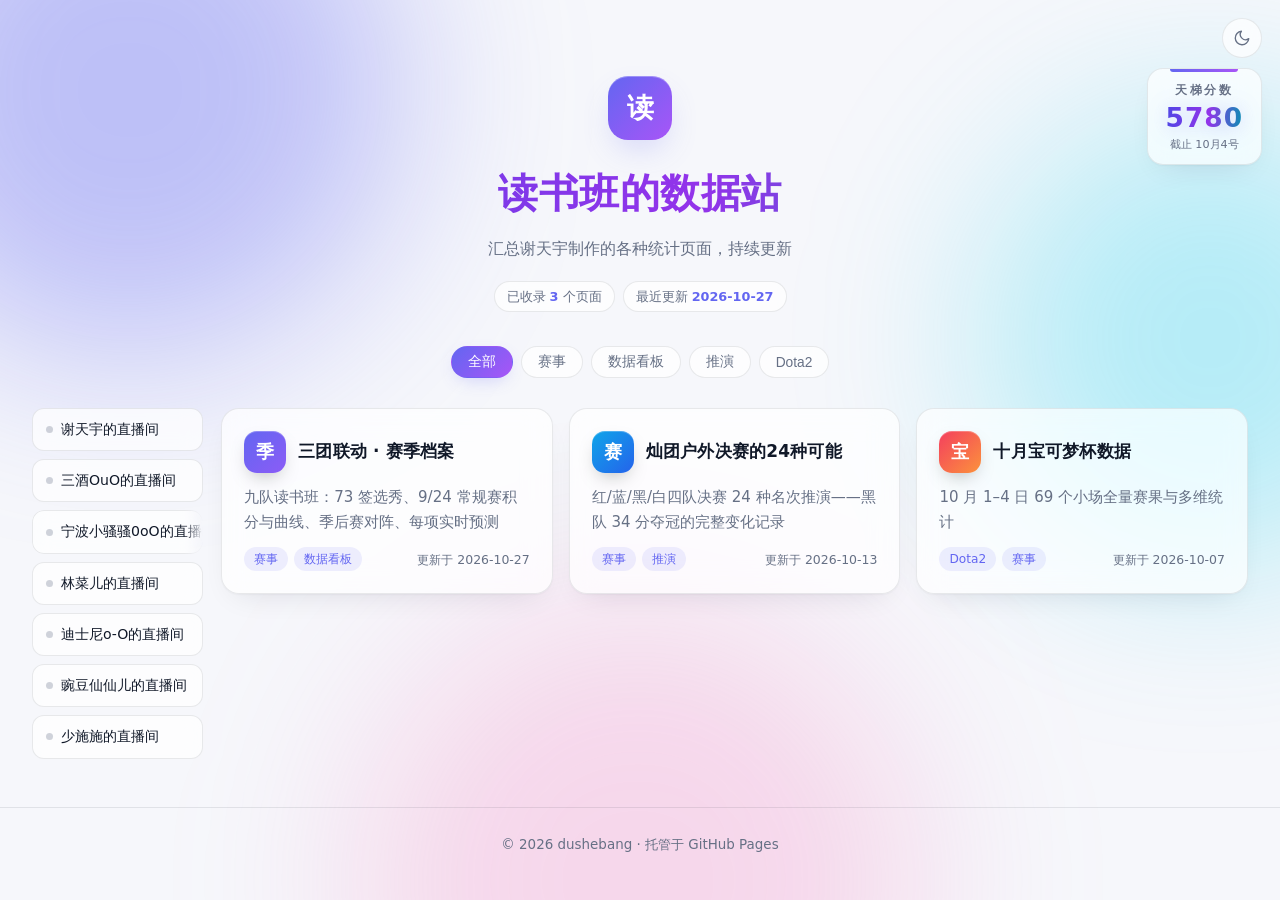
==== commit 04406fc3: "更新首页：页面卡片按更新时间倒序排列，最新在前" ====
--- a/index.html
+++ b/index.html
@@ -101,6 +101,15 @@
       var site = data.site || {};
       var pages = Array.isArray(data.pages) ? data.pages : [];
 
+      // ---- 按更新时间倒序：最新的排在最前，无日期的排最后 ----
+      pages = pages.slice().sort(function (a, b) {
+        var ua = a.updated || "", ub = b.updated || "";
+        if (ua === ub) { return 0; }
+        if (!ua) { return 1; }
+        if (!ub) { return -1; }
+        return ua < ub ? 1 : -1;
+      });
+
       var title = site.title || "数据站";
       document.title = title;
       document.getElementById("site-title").textContent = title;
@@ -170,10 +179,8 @@
               var info = rooms[rid];
               var el = document.querySelector('.side-link[data-rid="' + rid + '"]');
               if (!info || !el) { return; }
-              if (info.live && info.loop) {
-                el.classList.add("loop");
-                el.title = "轮播中";
-              } else if (info.live) {
+              // 轮播（loop）一律按下播处理
+              if (info.live && !info.loop) {
                 el.classList.add("live");
                 el.title = "直播中";
               } else {
--- a/shared/style.css
+++ b/shared/style.css
@@ -423,9 +423,6 @@
   background: rgba(120, 130, 150, 0.35);
   transition: background 0.3s, box-shadow 0.3s;
 }
-.side-link.loop::before {
-  background: rgba(155, 120, 240, 0.55);
-}
 .side-link.live::before {
   background: linear-gradient(135deg, #8b5cf6, #d946ef);
   box-shadow: 0 0 9px 2px rgba(168, 85, 247, 0.75);
